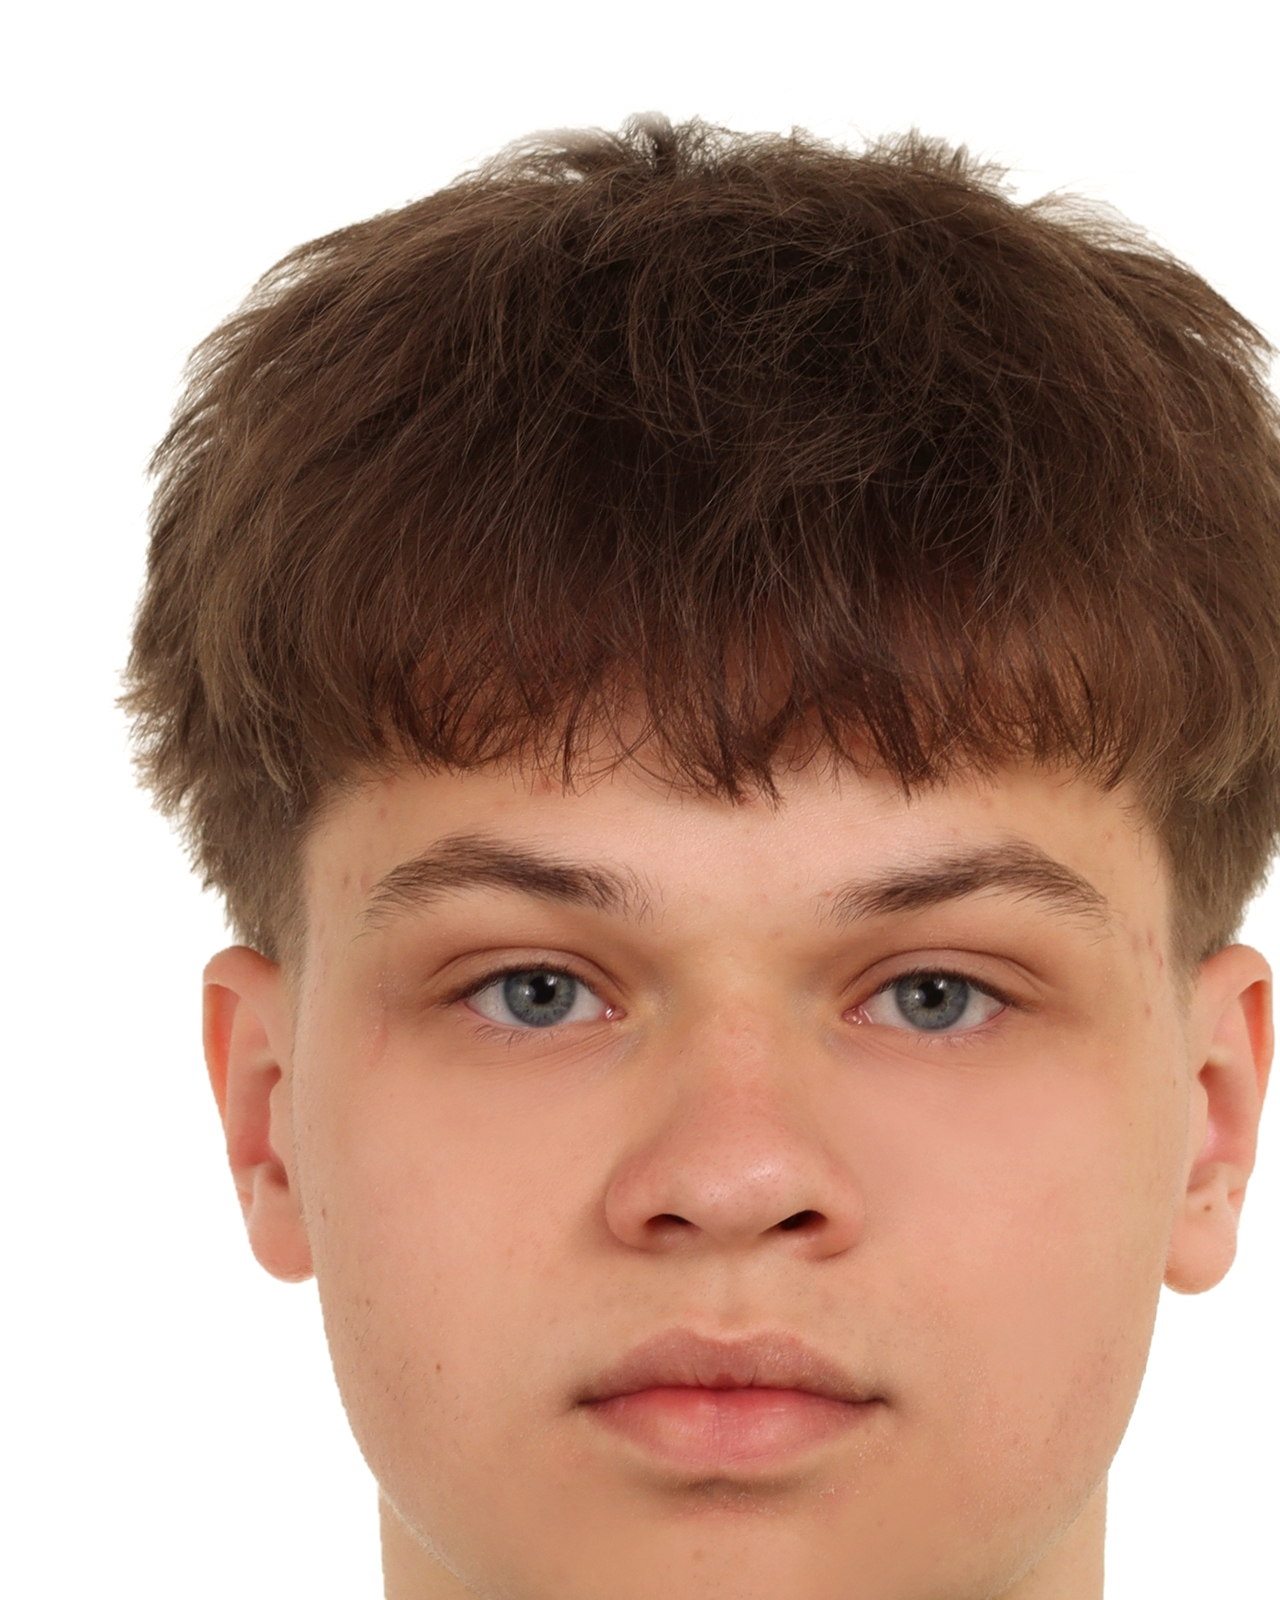
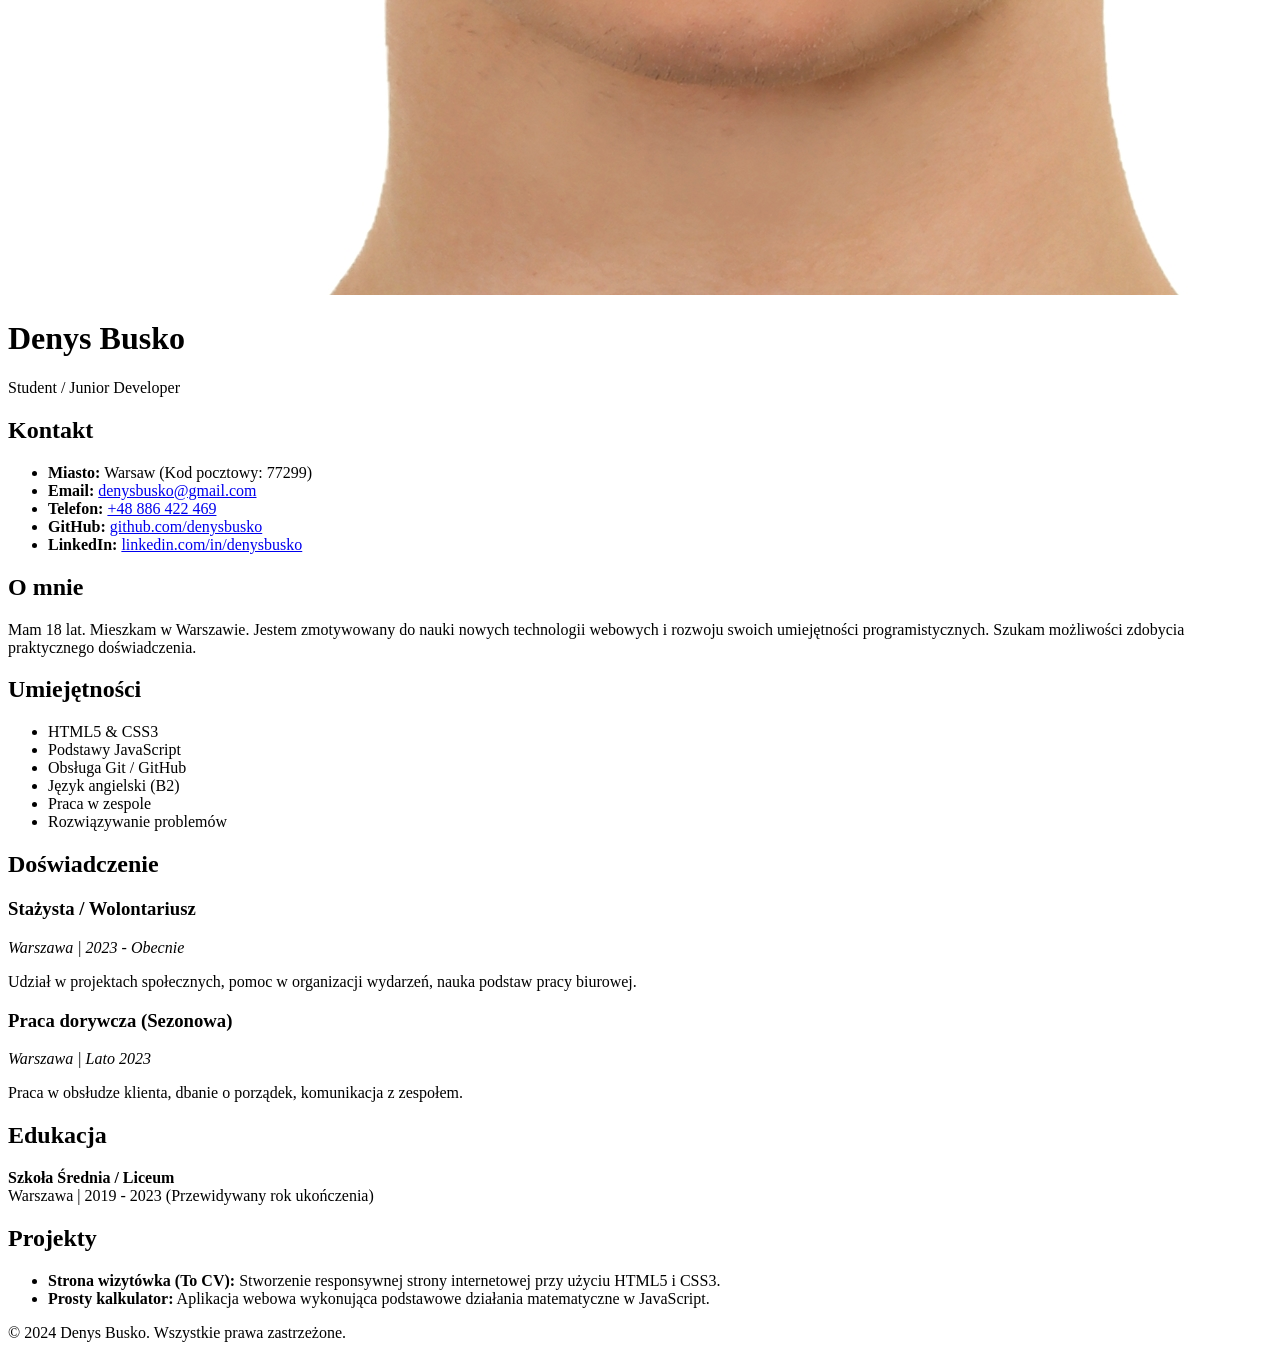
==== zad2_css/index.html @ 2ebdd637 "Add files via upload Zadanie 2 - CSS" ====
<!DOCTYPE html>
<html lang="pl">
<head>
    <meta charset="UTF-8">
    <meta name="viewport" content="width=device-width, initial-scale=1.0">
    <title>CV - Denys Busko</title>
    <!-- Подключение внешнего файла стилей -->
    <link rel="stylesheet" href="styles.css">
</head>
<body>

    <div class="container">
        <header>
            <!-- Убедись, что фото тоже лежит в папке zad2_css -->
            <img src="photo.jpg" alt="Zdjęcie Denys Busko">
            <h1>Denys Busko</h1>
            <p>Student / Junior Developer</p>
        </header>

        <main>
            <section id="kontakt">
                <h2>Kontakt</h2>
                <ul>
                    <li><strong>Miasto:</strong> Warsaw (Kod pocztowy: 77299)</li>
                    <li><strong>Email:</strong> <a href="mailto:denysbusko@gmail.com">denysbusko@gmail.com</a></li>
                    <li><strong>Telefon:</strong> <a href="tel:+48886422469">+48 886 422 469</a></li>
                    <li><strong>GitHub:</strong> <a href="https://github.com/" target="_blank" rel="noopener noreferrer">github.com/denysbusko</a></li>
                    <li><strong>LinkedIn:</strong> <a href="https://linkedin.com/" target="_blank" rel="noopener noreferrer">linkedin.com/in/denysbusko</a></li>
                </ul>
            </section>

            <section id="o-mnie">
                <h2>O mnie</h2>
                <p>Mam 18 lat. Mieszkam w Warszawie. Jestem zmotywowany do nauki nowych technologii webowych i rozwoju swoich umiejętności programistycznych. Szukam możliwości zdobycia praktycznego doświadczenia.</p>
            </section>

            <section id="umiejetnosci">
                <h2>Umiejętności</h2>
                <ul>
                    <li>HTML5 & CSS3</li>
                    <li>Podstawy JavaScript</li>
                    <li>Obsługa Git / GitHub</li>
                    <li>Język angielski (B2)</li>
                    <li>Praca w zespole</li>
                    <li>Rozwiązywanie problemów</li>
                </ul>
            </section>

            <section id="doswiadczenie">
                <h2>Doświadczenie</h2>
                
                <article>
                    <h3>Stażysta / Wolontariusz</h3>
                    <p><em>Warszawa | 2023 - Obecnie</em></p>
                    <p>Udział w projektach społecznych, pomoc w organizacji wydarzeń, nauka podstaw pracy biurowej.</p>
                </article>

                <article>
                    <h3>Praca dorywcza (Sezonowa)</h3>
                    <p><em>Warszawa | Lato 2023</em></p>
                    <p>Praca w obsłudze klienta, dbanie o porządek, komunikacja z zespołem.</p>
                </article>
            </section>

            <section id="edukacja">
                <h2>Edukacja</h2>
                <p><strong>Szkoła Średnia / Liceum</strong><br>
                Warszawa | 2019 - 2023 (Przewidywany rok ukończenia)</p>
            </section>

            <section id="projekty">
                <h2>Projekty</h2>
                <ul>
                    <li><strong>Strona wizytówka (To CV):</strong> Stworzenie responsywnej strony internetowej przy użyciu HTML5 i CSS3.</li>
                    <li><strong>Prosty kalkulator:</strong> Aplikacja webowa wykonująca podstawowe działania matematyczne w JavaScript.</li>
                </ul>
            </section>
        </main>

        <footer>
            <p>&copy; 2024 Denys Busko. Wszystkie prawa zastrzeżone.</p>
        </footer>
    </div>

</body>
</html>
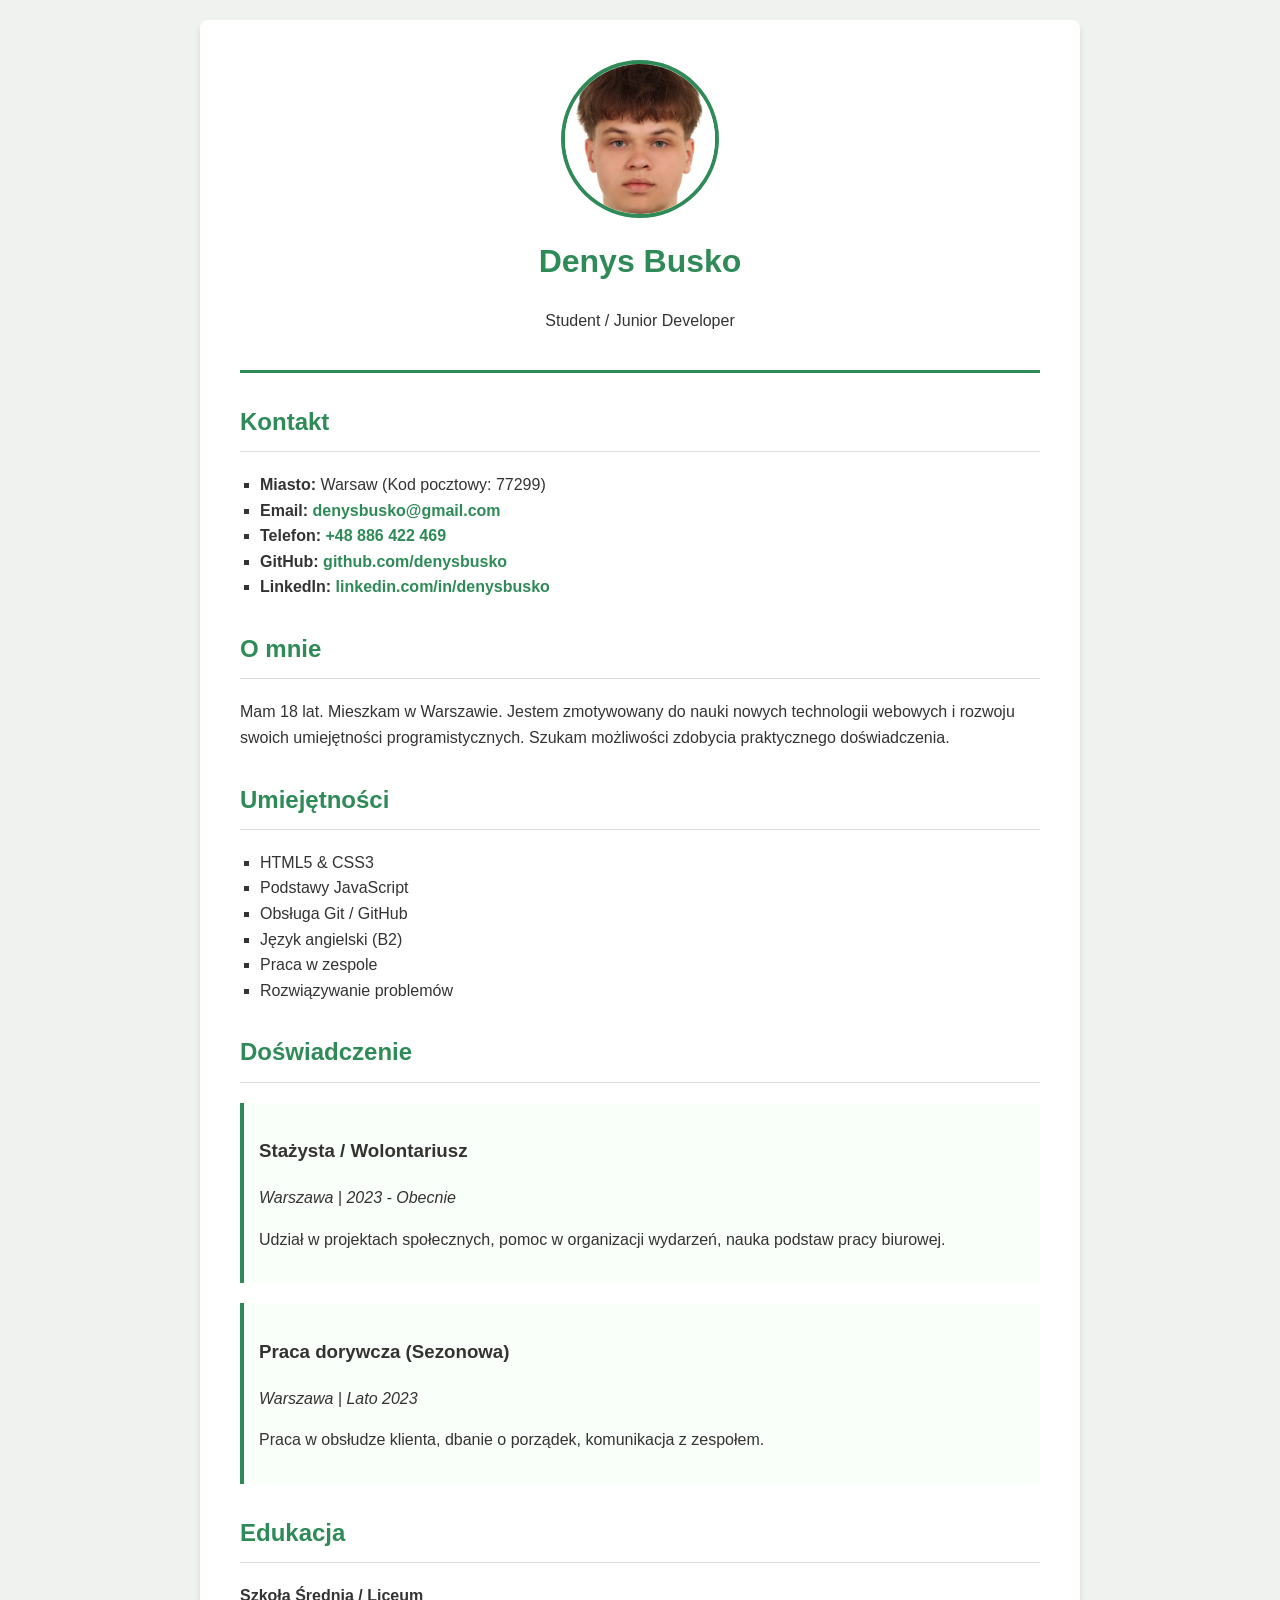
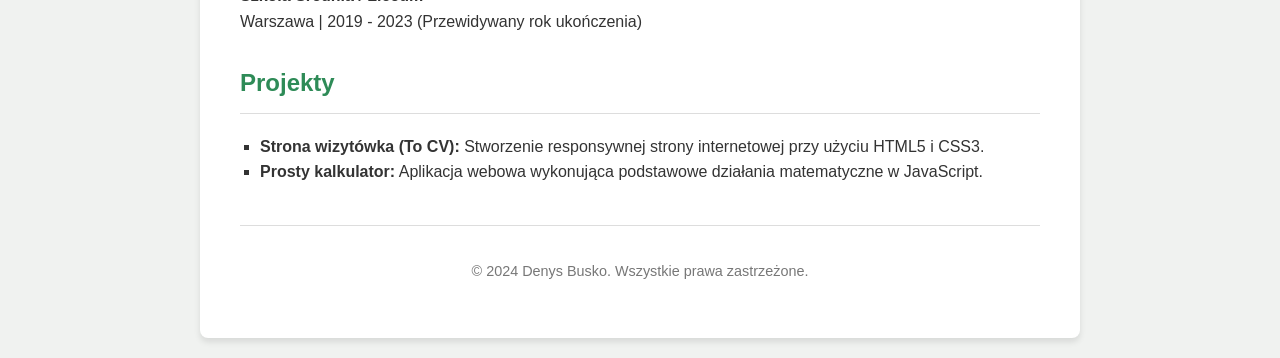
==== commit 0428b6cf: "Update index.html" ====
--- a/zad2_css/index.html
+++ b/zad2_css/index.html
@@ -24,7 +24,7 @@
                     <li><strong>Miasto:</strong> Warsaw (Kod pocztowy: 77299)</li>
                     <li><strong>Email:</strong> <a href="mailto:denysbusko@gmail.com">denysbusko@gmail.com</a></li>
                     <li><strong>Telefon:</strong> <a href="tel:+48886422469">+48 886 422 469</a></li>
-                    <li><strong>GitHub:</strong> <a href="https://github.com/" target="_blank" rel="noopener noreferrer">github.com/denysbusko</a></li>
+                    <li><strong>GitHub:</strong> <a href="https://github.com/denys0011" target="_blank" rel="noopener noreferrer">github.com/denysbusko</a></li>
                     <li><strong>LinkedIn:</strong> <a href="https://linkedin.com/" target="_blank" rel="noopener noreferrer">linkedin.com/in/denysbusko</a></li>
                 </ul>
             </section>
@@ -83,4 +83,4 @@
     </div>
 
 </body>
-</html>+</html>
--- a/zad2_css/styles.css
+++ b/zad2_css/styles.css
@@ -0,0 +1,85 @@
+
+body {
+    font-family: 'Verdana', 'Geneva', sans-serif;
+    background-color: #f0f2f0;
+    color: #333;
+    line-height: 1.6;
+    margin: 0;
+    padding: 20px; /* 3. Marginesy dla body */
+}
+
+
+.container {
+    max-width: 800px;
+    margin: 0 auto; /* Wyśrodkowanie */
+    background-color: #ffffff;
+    padding: 40px; /* 3. Padding dla sekcji */
+    border-radius: 8px;
+    box-shadow: 0 4px 6px rgba(0,0,0,0.1);
+}
+
+
+header {
+    text-align: center;
+    border-bottom: 3px solid #2e8b57;
+    padding-bottom: 20px;
+    margin-bottom: 30px;
+}
+
+header h1 {
+    color: #2e8b57; /* Zielony nagłówek H1 */
+    margin-top: 10px;
+}
+
+header img {
+    width: 150px;
+    height: 150px;
+    border-radius: 50%;
+    object-fit: cover;
+    border: 4px solid #2e8b57; /* Zielona ramka wokół zdjęcia */
+}
+
+
+h2 {
+    color: #2e8b57; /* Zielony kolor dla H2 */
+    border-bottom: 1px solid #ddd;
+    padding-bottom: 10px;
+    margin-top: 30px;
+}
+
+
+ul {
+    list-style-type: square;
+    padding-left: 20px;
+}
+
+
+a {
+    color: #2e8b57; /* Zielone linki */
+    text-decoration: none;
+    font-weight: bold;
+}
+
+a:hover {
+    text-decoration: underline;
+    color: #1e5c39; /* Ciemniejsza zieleń po najechaniu */
+}
+
+
+article {
+    margin-bottom: 20px;
+    padding-left: 15px;
+    border-left: 4px solid #2e8b57; /* Zielony pasek z boku */
+    background-color: #f9fff9;
+    padding: 15px;
+}
+
+
+footer {
+    text-align: center;
+    margin-top: 40px;
+    padding-top: 20px;
+    border-top: 1px solid #ddd;
+    color: #777;
+    font-size: 0.9em;
+}
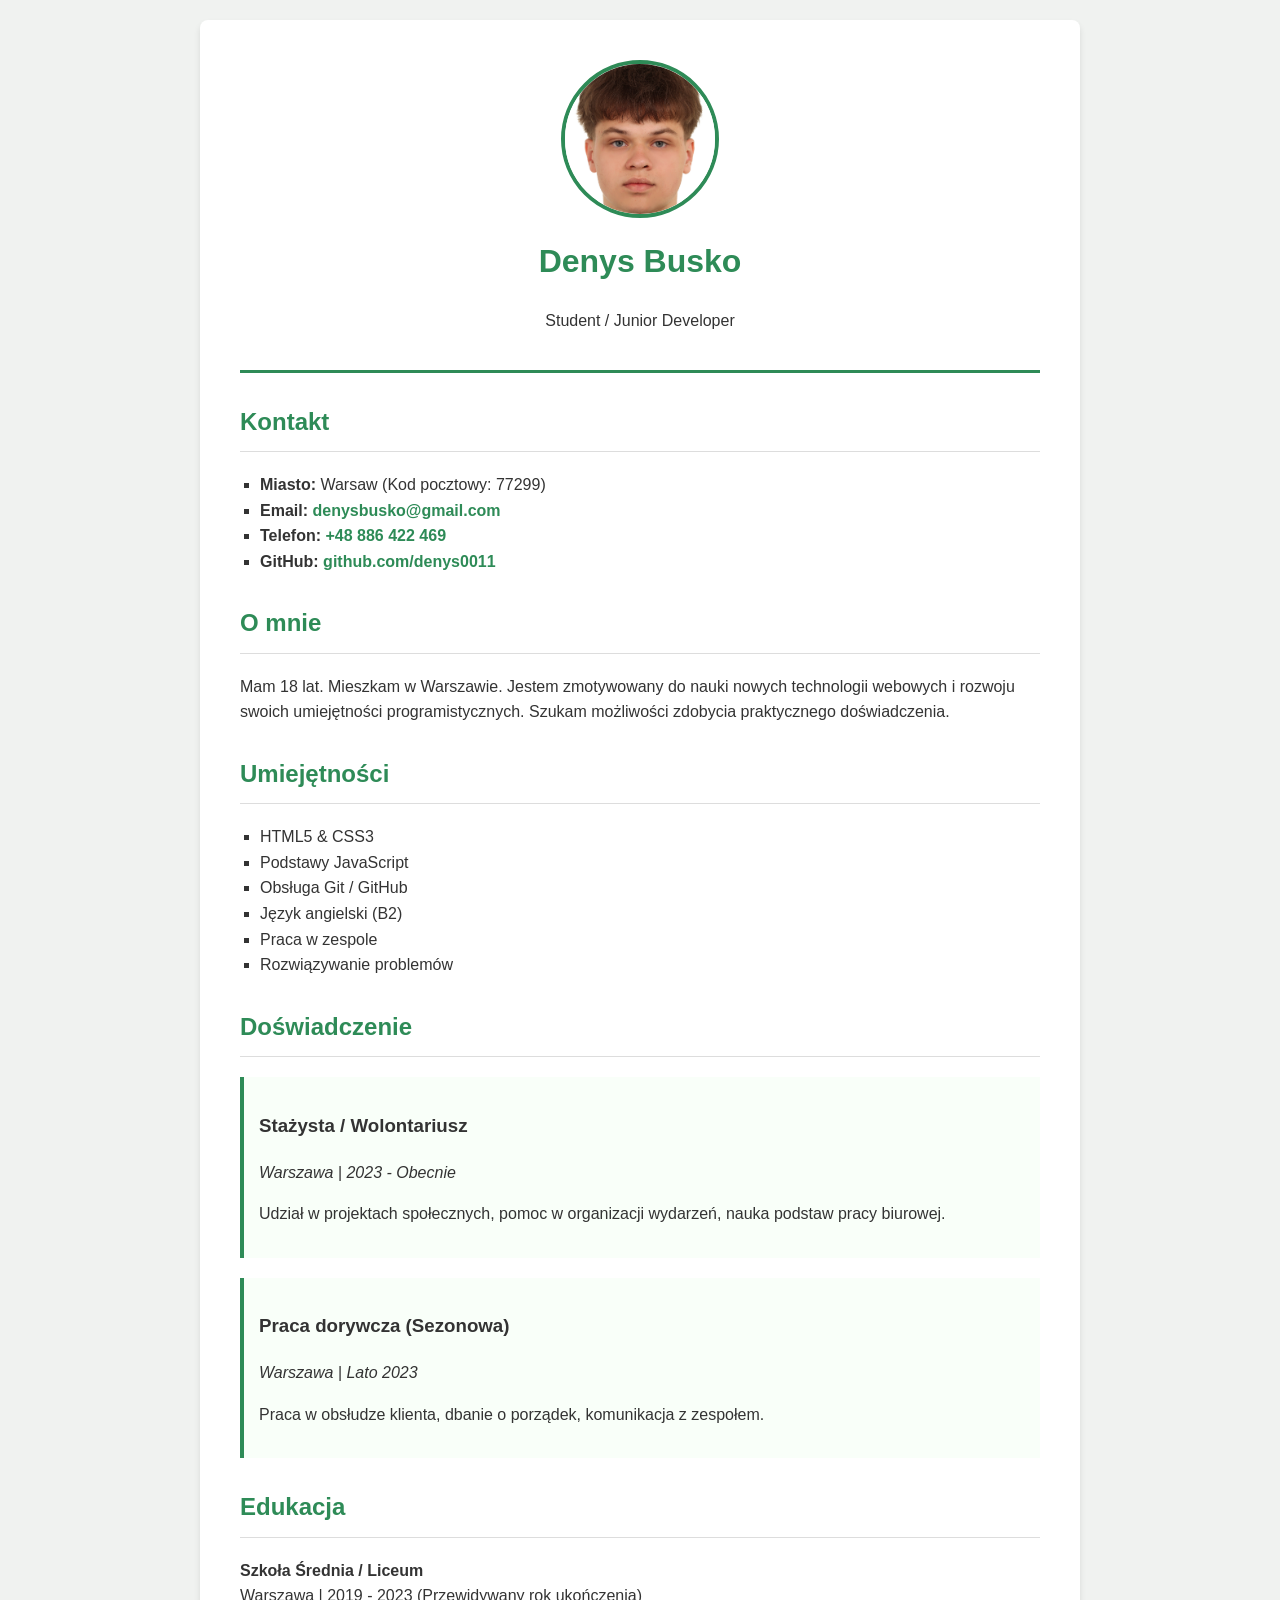
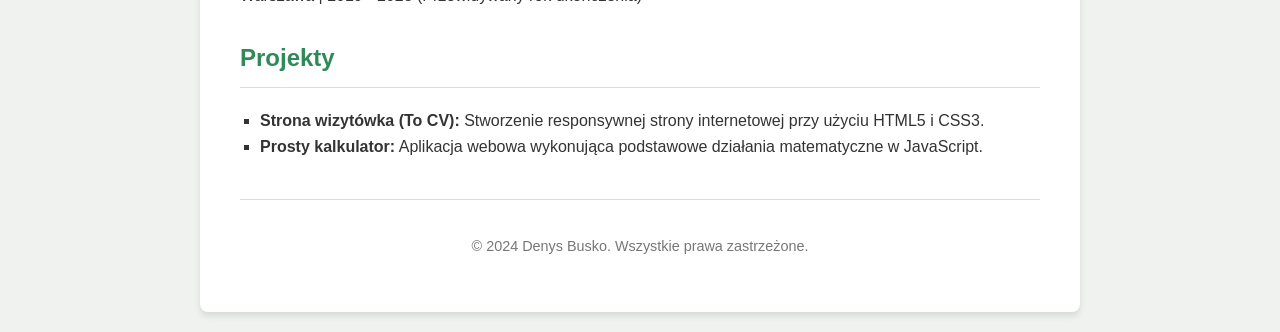
==== commit 7e2b6648: "Update index.html" ====
--- a/zad2_css/index.html
+++ b/zad2_css/index.html
@@ -24,8 +24,7 @@
                     <li><strong>Miasto:</strong> Warsaw (Kod pocztowy: 77299)</li>
                     <li><strong>Email:</strong> <a href="mailto:denysbusko@gmail.com">denysbusko@gmail.com</a></li>
                     <li><strong>Telefon:</strong> <a href="tel:+48886422469">+48 886 422 469</a></li>
-                    <li><strong>GitHub:</strong> <a href="https://github.com/denys0011" target="_blank" rel="noopener noreferrer">github.com/denysbusko</a></li>
-                    <li><strong>LinkedIn:</strong> <a href="https://linkedin.com/" target="_blank" rel="noopener noreferrer">linkedin.com/in/denysbusko</a></li>
+                    <li><strong>GitHub:</strong> <a href="https://github.com/denys0011" target="_blank" rel="noopener noreferrer">github.com/denys0011</a></li>
                 </ul>
             </section>
 
